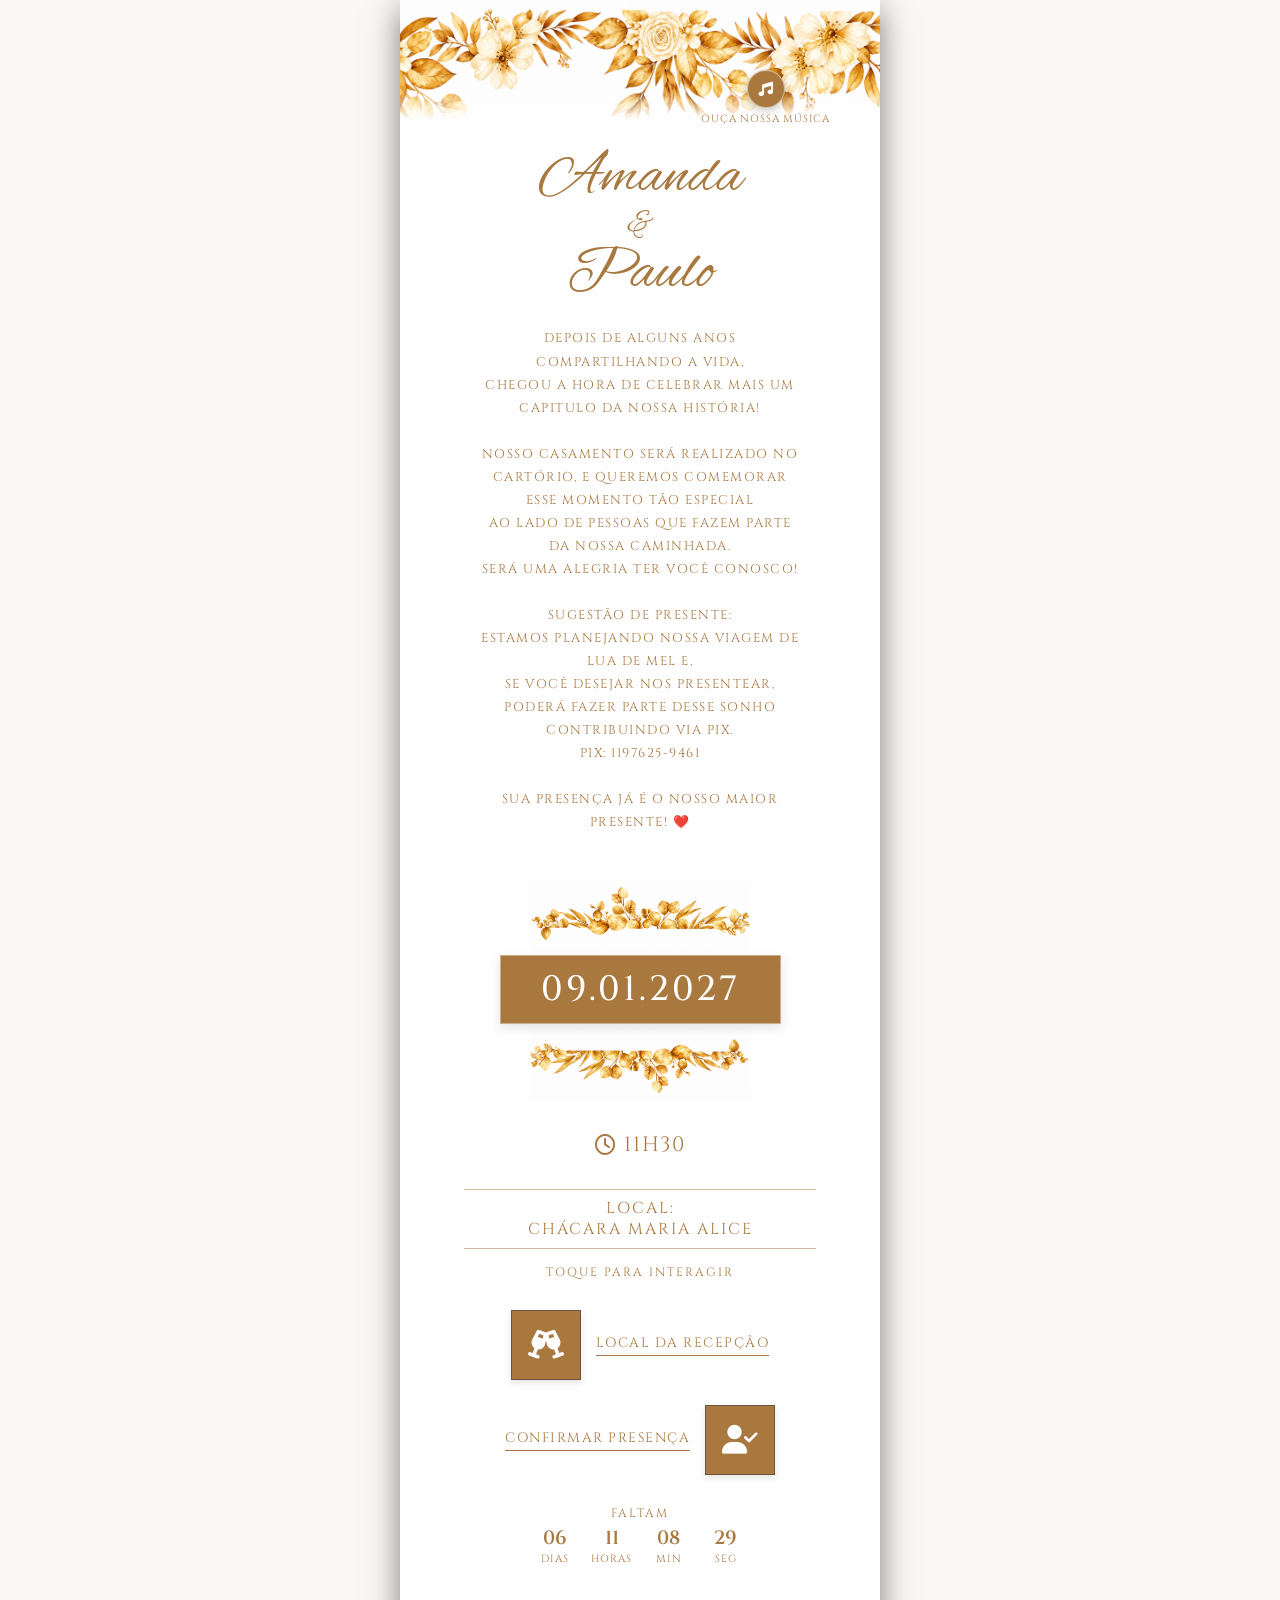
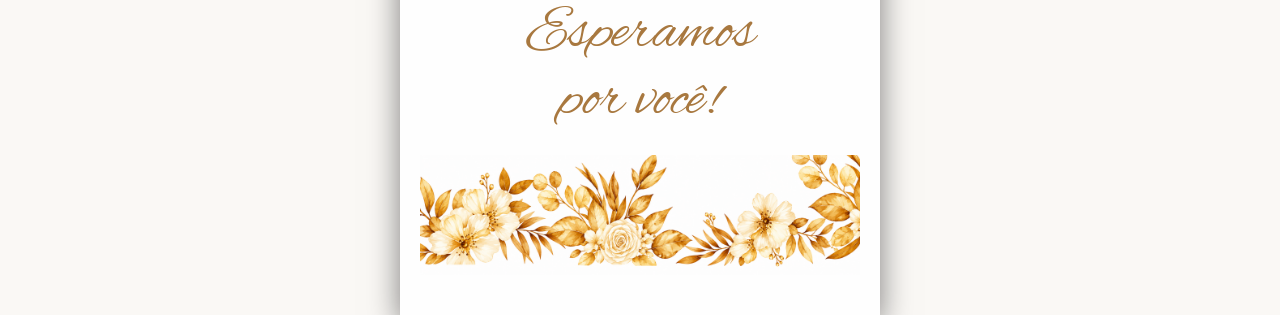
==== index.html @ fd062719 "Remove gift list button from index.html" ====
<!DOCTYPE html>
<html lang="pt-BR">
<head>
  <meta charset="UTF-8">
  <meta name="viewport" content="width=device-width, initial-scale=1.0">
  <title>Amanda e Paulo</title>
  
  <!-- Google Fonts -->
  <link rel="preconnect" href="https://fonts.googleapis.com">
  <link rel="preconnect" href="https://fonts.gstatic.com" crossorigin>
  <link href="https://fonts.googleapis.com/css2?family=Alex+Brush&family=Cinzel:wght@400;500;600&display=swap" rel="stylesheet">
  
  <!-- Ícones do App/Navegador -->
  <link href="imagens/icon.png" rel="shortcut icon"/>
  <link href="imagens/icon-192.png" rel="icon" sizes="192x192"/>
  <link href="imagens/icon-180.png" rel="apple-touch-icon" sizes="180x180"/>
  
  <!-- FontAwesome -->
  <link rel="stylesheet" href="https://cdnjs.cloudflare.com/ajax/libs/font-awesome/6.4.0/css/all.min.css">

  <!-- CSS Local -->
  <link rel="stylesheet" href="./style.css">
</head>
<body>
  <!-- Música de fundo -->
  <audio id="bg-music" loop src="audio/musica.mp3"></audio>
  
  <div class="card-container">

    <!-- FOTO DO TOPO (Floral Cima Ajustado) -->
    <div class="top-photo-wrapper">
      <img src="imagens/foto1.png" alt="Flores">
    </div>

    <!-- CONTEÚDO PRINCIPAL -->
    <div class="main-content">
      
      <!-- CONTAINER DOS NOMES COM A DECORAÇÃO -->
      <div class="names-container">
        <h1 class="couple-names">
          Amanda
          <span>&</span>
          Paulo
        </h1>
        <!-- Bloco de Música com Texto -->
        <div class="music-wrapper">
          <button id="music-btn" class="music-toggle-btn" aria-label="Tocar Música">
            <i class="fa-solid fa-music"></i>
          </button>
          <span class="music-label">Ouça nossa música</span>
        </div>
      </div>

      <!-- Texto da Saudação -->
      <p class="invitation-text">
        Depois de alguns anos compartilhando a vida, <br> 
        chegou a hora de celebrar mais um capitulo da nossa história! <br><br>
        Nosso casamento será realizado no cartório, e queremos comemorar esse momento tão especial <br>
        ao lado de pessoas que fazem parte da nossa caminhada. <br>
        Será uma alegria ter você conosco! <br><br>
        Sugestão de presente: <br>
        Estamos planejando nossa viagem de lua de mel e, <br>
        se você desejar nos presentear, <br> 
        poderá fazer parte desse sonho contribuindo via PIX.<br>
        PIX: 1197625-9461<br><br>
        Sua presença já é o nosso maior presente! ❤️
      </p>

      <!-- SEÇÃO DA DATA COM DECORAÇÕES -->
      <div class="date-wrapper">
        <img src="imagens/floral1.png" alt="Decoração Topo" class="date-deco date-deco-top">

        <!-- DATA EM DESTAQUE -->
        <div class="date-badge">
          09.01.2027
        </div>

        <img src="imagens/floral2.png" alt="Decoração Base" class="date-deco date-deco-bottom">
      </div>

      <!-- HORA -->
      <div class="time-text">
        <i class="far fa-clock"></i>
        <span>11H30</span>
      </div>
      
      <!-- LOCAL -->
      <div class="location-info">
        <div class="divider-line"></div>
        <p class="location-text">Local: <br>Chácara Maria Alice</p>
        <div class="divider-line"></div>
      </div>

      <!-- INSTRUÇÃO -->
      <p class="touch-instruction">Toque para interagir</p>

      <!-- BOTÕES INTERATIVOS -->
      <div class="interactive-buttons">

        <!-- Botão 2: Local da recepção -->
        <a href="https://digitalconvite.github.io/amandaepaulo/local-recepcao.html" rel="noopener noreferrer" class="btn-row">
          <div class="icon-square">
            <i class="fas fa-glass-cheers"></i>
          </div>
          <span class="btn-label">Local da recepção</span>
        </a>

        <!-- Botão 3: Confirmar Presença -->
        <div class="btn-row reverse" id="rsvpBtn">
          <div class="icon-square">
            <i class="fas fa-user-check"></i>
          </div>
          <span class="btn-label">Confirmar Presença</span>
        </div>

      </div>
      
      <!-- CONTAGEM REGRESSIVA -->
      <div class="countdown-container">
        <div class="countdown-title">FALTAM</div>
        <div class="countdown-timer" id="countdown">
          <div class="time-box">
            <span id="days">00</span>
            <small>dias</small>
          </div>
          <div class="time-box">
            <span id="hours">00</span>
            <small>horas</small>
          </div>
          <div class="time-box">
            <span id="minutes">00</span>
            <small>min</small>
          </div>
          <div class="time-box">
            <span id="seconds">00</span>
            <small>seg</small>
          </div>
        </div>
      </div>

      <div class="waiting-text">
        Esperamos<br>por você!
      </div>

      <!-- FOTO DA PARTE INFERIOR -->
      <div class="bottom-section">
        <div class="bottom-photo-wrapper">
          <img src="imagens/foto-final.png" alt="flores douradas">
        </div>
      </div>

    </div>

  </div>

  <!-- MODAL RSVP -->
  <div id="rsvpModal" class="modal">
    <div class="modal-content">
      <h3>Confirmação de Presença</h3>
      <form id="rsvpForm">
        
        <div class="form-group">
          <label for="nome">Seu Nome Completo:</label>
          <input type="text" id="nome" placeholder="Digite seu nome completo" required>
        </div>

        <div class="form-group">
          <label for="presencaRecepcao">Recepção / Festa:</label>
          <select id="presencaRecepcao" required>
            <option value="Sim, estarei presente na Recepção">Sim, estarei presente na Recepção</option>
            <option value="Não poderei ir à Recepção">Não poderei ir à Recepção</option>
          </select>
        </div>

        <div class="form-group">
          <label for="acompanhantes">Nomes dos acompanhantes:</label>
          <input type="number" id="acompanhantes" placeholder="0" min="0" value="0">
        </div>

        <button type="submit" class="modal-btn">Enviar via WhatsApp</button>
        <button type="button" class="modal-btn btn-cancel" id="closeRsvpBtn">Fechar</button>
      </form>
    </div>
  </div>

  <!-- JavaScript Local -->
  <script src="./script.js"></script>
</body>
</html>
---- style.css ----
:root {
  --bg-color: #fefefe;
  --primary-color: #A8783F;
  --text-gold: #A8783F;
  --text-dark: #6E533F;
  --font-cursive: 'Alex Brush', cursive;
  --font-serif: 'Cinzel', serif;
}

* {
  box-sizing: border-box;
  margin: 0;
  padding: 0;
}

html, body {
  width: 100%;
  min-height: 100vh;
  background-color: #faf8f5;
  font-family: var(--font-serif);
  overflow-x: hidden;
  display: flex;
  justify-content: center;
  align-items: flex-start;
}

/* Container do Convite */
.card-container {
  width: 100%;
  max-width: 480px;
  background-color: var(--bg-color);
  position: relative;
  display: flex;
  flex-direction: column;
  align-items: center;
  text-align: center;
  box-shadow: 0 10px 30px rgba(0,0,0,0.5);
  min-height: 100vh;
}

/* Foto do Topo (Floral Cima - Ocupa 100% da Largura) */
.top-photo-wrapper {
  width: 100%;
  height: 120px;
  position: relative;
  overflow: hidden;
}

.top-photo-wrapper img {
  width: 100%;
  height: 100%;
  object-fit: cover;
  object-position: center top;
}

.top-photo-wrapper::after {
  content: '';
  position: absolute;
  bottom: 0;
  left: 0;
  width: 100%;
  height: 30px;
  background: linear-gradient(to bottom, rgba(250,248,245,0) 0%, var(--bg-color) 100%);
}

/* Conteúdo Central */
.main-content {
  padding: 20px 20px 40px;
  width: 100%;
  display: flex;
  flex-direction: column;
  align-items: center;
}

.names-container {
  position: relative;
  display: flex;
  justify-content: center;
  align-items: center;
  width: 50%;
  margin: 5px 0 20px;
}

.names-container .couple-names {
  margin: 0;
}

.couple-names {
  font-family: var(--font-cursive);
  font-size: 3.8rem;
  color: var(--primary-color);
  line-height: 1.1;
  margin: 10px 0 20px;
  font-weight: normal;
}

.couple-names span {
  display: block;
  font-size: 2.2rem;
  margin: -5px 0;
}

.versiculo-biblico {
  font-size: 0.6rem;
  color: var(--text-gold);
  letter-spacing: 1.5px;
  line-height: 1.8;
  max-width: 320px;
  text-transform: uppercase;
  margin-bottom: 25px;
}

.invitation-text {
  font-size: 0.8rem;
  color: var(--text-gold);
  letter-spacing: 1.5px;
  line-height: 1.8;
  max-width: 320px;
  text-transform: uppercase;
  margin-bottom: 25px;
}

.information-extra {
  font-size: 0.8rem;
  color: var(--text-gold);
  letter-spacing: 1.5px;
  line-height: 1.8;
  max-width: 320px;
  text-transform: uppercase;
  margin-bottom: 25px;
}

.location-info {
  width: 100%;
  margin-bottom: 15px;
}

.divider-line {
  width: 80%;
  height: 1px;
  background-color: var(--text-gold);
  opacity: 0.5;
  margin: 0 auto;
}

.location-text {
  font-size: 0.99rem;
  color: var(--text-gold);
  letter-spacing: 2px;
  padding: 8px 0;
  text-transform: uppercase;
}

/* Horário do Evento */
.time-text {
  display: flex;
  align-items: center;
  justify-content: center;
  gap: 6px;
  font-size: 1.3rem;
  color: var(--text-gold);
  letter-spacing: 1.5px;
  margin-bottom: 30px;
}

.time-text i,
.time-text span {
  color: var(--text-gold);
}

.date-wrapper {
  display: flex;
  flex-direction: column;
  align-items: center;
  justify-content: center;
  width: 100%;
  margin: 20px 0 30px;
}

.date-wrapper .date-badge {
  margin: 1px 0;
}

.date-badge {
  background-color: var(--primary-color);
  color: #FFFFFF;
  font-size: 2.2rem;
  font-weight: 500;
  padding: 10px 40px;
  letter-spacing: 3px;
  border: 1px solid rgba(255,255,255,0.4);
  box-shadow: 0 4px 10px rgba(0,0,0,0.1);
  position: relative;
}

.date-deco {
  width: 220px;
  height: auto;
  object-fit: contain;
  pointer-events: none;
}

.date-deco-top {
  margin-bottom: 2px;
}

.date-deco-bottom {
  margin-top: 2px;
}

.touch-instruction {
  font-size: 0.75rem;
  color: var(--text-gold);
  letter-spacing: 2px;
  text-transform: uppercase;
  margin-bottom: 30px;
}

.interactive-buttons {
  width: 100%;
  display: flex;
  flex-direction: column;
  gap: 25px;
  margin-bottom: 40px;
}

.btn-row {
  display: flex;
  align-items: center;
  justify-content: center;
  gap: 15px;
  text-decoration: none;
  cursor: pointer;
  transition: transform 0.2s ease;
}

.btn-row.reverse {
  flex-direction: row-reverse;
}

.btn-row:hover {
  transform: scale(1.03);
}

.icon-square {
  width: 70px;
  height: 70px;
  background-color: var(--primary-color);
  border: 1px solid var(--text-dark);
  display: flex;
  align-items: center;
  justify-content: center;
  color: #FFFFFF;
  font-size: 1.8rem;
  box-shadow: 0 3px 6px rgba(0,0,0,0.1);
}

.btn-label {
  font-size: 0.85rem;
  color: var(--text-gold);
  letter-spacing: 1.5px;
  text-transform: uppercase;
  position: relative;
  padding-bottom: 4px;
}

.btn-label::after {
  content: '';
  position: absolute;
  bottom: 0;
  left: 0;
  width: 100%;
  height: 1px;
  background-color: var(--text-gold);
}

/* Foto Rodapé (Floral Baixo - Ocupa 100% da Largura) */
.bottom-section {
  width: 100%;
  position: relative;
}

.bottom-photo-wrapper {
  width: 100%;
  height: 120px;
  position: relative;
}

.bottom-photo-wrapper img {
  width: 100%;
  height: 100%;
  object-fit: cover;
  object-position: center bottom;
}

.waiting-text {
  font-family: var(--font-cursive);
  font-size: 3.8rem;
  color: var(--primary-color);
  line-height: 1.1;
  margin: 10px 0 20px;
  font-weight: normal;
}

.waiting-text span {
  display: block;
  font-size: 2.2rem;
  margin: -5px 0;
}

/* Container de Música acima/direita dos nomes */
.music-wrapper {
  position: absolute;
  right: -80px;
  top: -75px;
  display: flex;
  flex-direction: column;
  align-items: center;
  z-index: 10;
}

.music-toggle-btn {
  width: 38px;
  height: 38px;
  border-radius: 50%;
  background-color: var(--primary-color);
  color: #ffffff;
  border: 1px solid rgba(255, 255, 255, 0.5);
  box-shadow: 0 3px 8px rgba(0, 0, 0, 0.2);
  cursor: pointer;
  display: flex;
  align-items: center;
  justify-content: center;
  font-size: 0.9rem;
  transition: transform 0.2s ease, background-color 0.2s ease;
}

.music-toggle-btn:hover {
  transform: scale(1.1);
}

.music-toggle-btn.playing {
  animation: pulse 2s infinite;
}

.music-label {
  font-size: 0.65rem;
  color: var(--text-gold);
  letter-spacing: 0.8px;
  text-transform: uppercase;
  margin-top: 4px;
  white-space: nowrap;
  font-family: var(--font-serif);
}

@keyframes pulse {
  0% { box-shadow: 0 0 0 0 rgba(168, 120, 63, 0.7); }
  70% { box-shadow: 0 0 0 10px rgba(168, 120, 63, 0); }
  100% { box-shadow: 0 0 0 0 rgba(168, 120, 63, 0); }
}

/* Estilos da Contagem Regressiva */
.countdown-container {
  display: flex;
  flex-direction: column;
  align-items: center;
  margin: -10px 0 25px;
}

.countdown-title {
  font-size: 0.75rem;
  color: var(--text-gold);
  letter-spacing: 2px;
  margin-bottom: 8px;
  font-family: var(--font-serif);
}

.countdown-timer {
  display: flex;
  gap: 12px;
}

.time-box {
  display: flex;
  flex-direction: column;
  align-items: center;
  min-width: 45px;
}

.time-box span {
  font-size: 1.2rem;
  font-weight: 600;
  color: var(--primary-color);
  font-family: var(--font-serif);
  line-height: 1;
}

.time-box small {
  font-size: 0.65rem;
  color: var(--text-gold);
  text-transform: uppercase;
  letter-spacing: 1px;
  margin-top: 4px;
}

/* ESTILOS DO MODAL RSVP (Garante que começa oculto) */
.modal {
  display: none;
  position: fixed;
  top: 0;
  left: 0;
  width: 100%;
  height: 100%;
  background-color: rgba(0, 0, 0, 0.6);
  z-index: 1000;
  justify-content: center;
  align-items: center;
  padding: 20px;
}

.modal-content {
  background-color: var(--bg-color);
  padding: 30px 20px;
  border-radius: 8px;
  max-width: 400px;
  width: 100%;
  box-shadow: 0 5px 15px rgba(0,0,0,0.3);
  text-align: center;
}

.modal-content h3 {
  color: var(--primary-color);
  font-size: 1.4rem;
  margin-bottom: 20px;
}

.form-group {
  margin-bottom: 15px;
  text-align: left;
}

.form-group label {
  display: block;
  font-size: 0.75rem;
  color: var(--text-gold);
  margin-bottom: 5px;
  text-transform: uppercase;
  letter-spacing: 1px;
}

.form-group input,
.form-group select {
  width: 100%;
  padding: 10px;
  border: 1px solid var(--primary-color);
  background-color: #fff;
  color: var(--text-dark);
  font-family: var(--font-serif);
  font-size: 0.85rem;
}

.modal-btn {
  width: 100%;
  padding: 12px;
  background-color: var(--primary-color);
  color: #fff;
  border: none;
  cursor: pointer;
  font-family: var(--font-serif);
  font-size: 0.85rem;
  letter-spacing: 1px;
  text-transform: uppercase;
  margin-top: 10px;
}

.modal-btn.btn-cancel {
  background-color: transparent;
  color: var(--text-dark);
  border: 1px solid var(--text-dark);
}
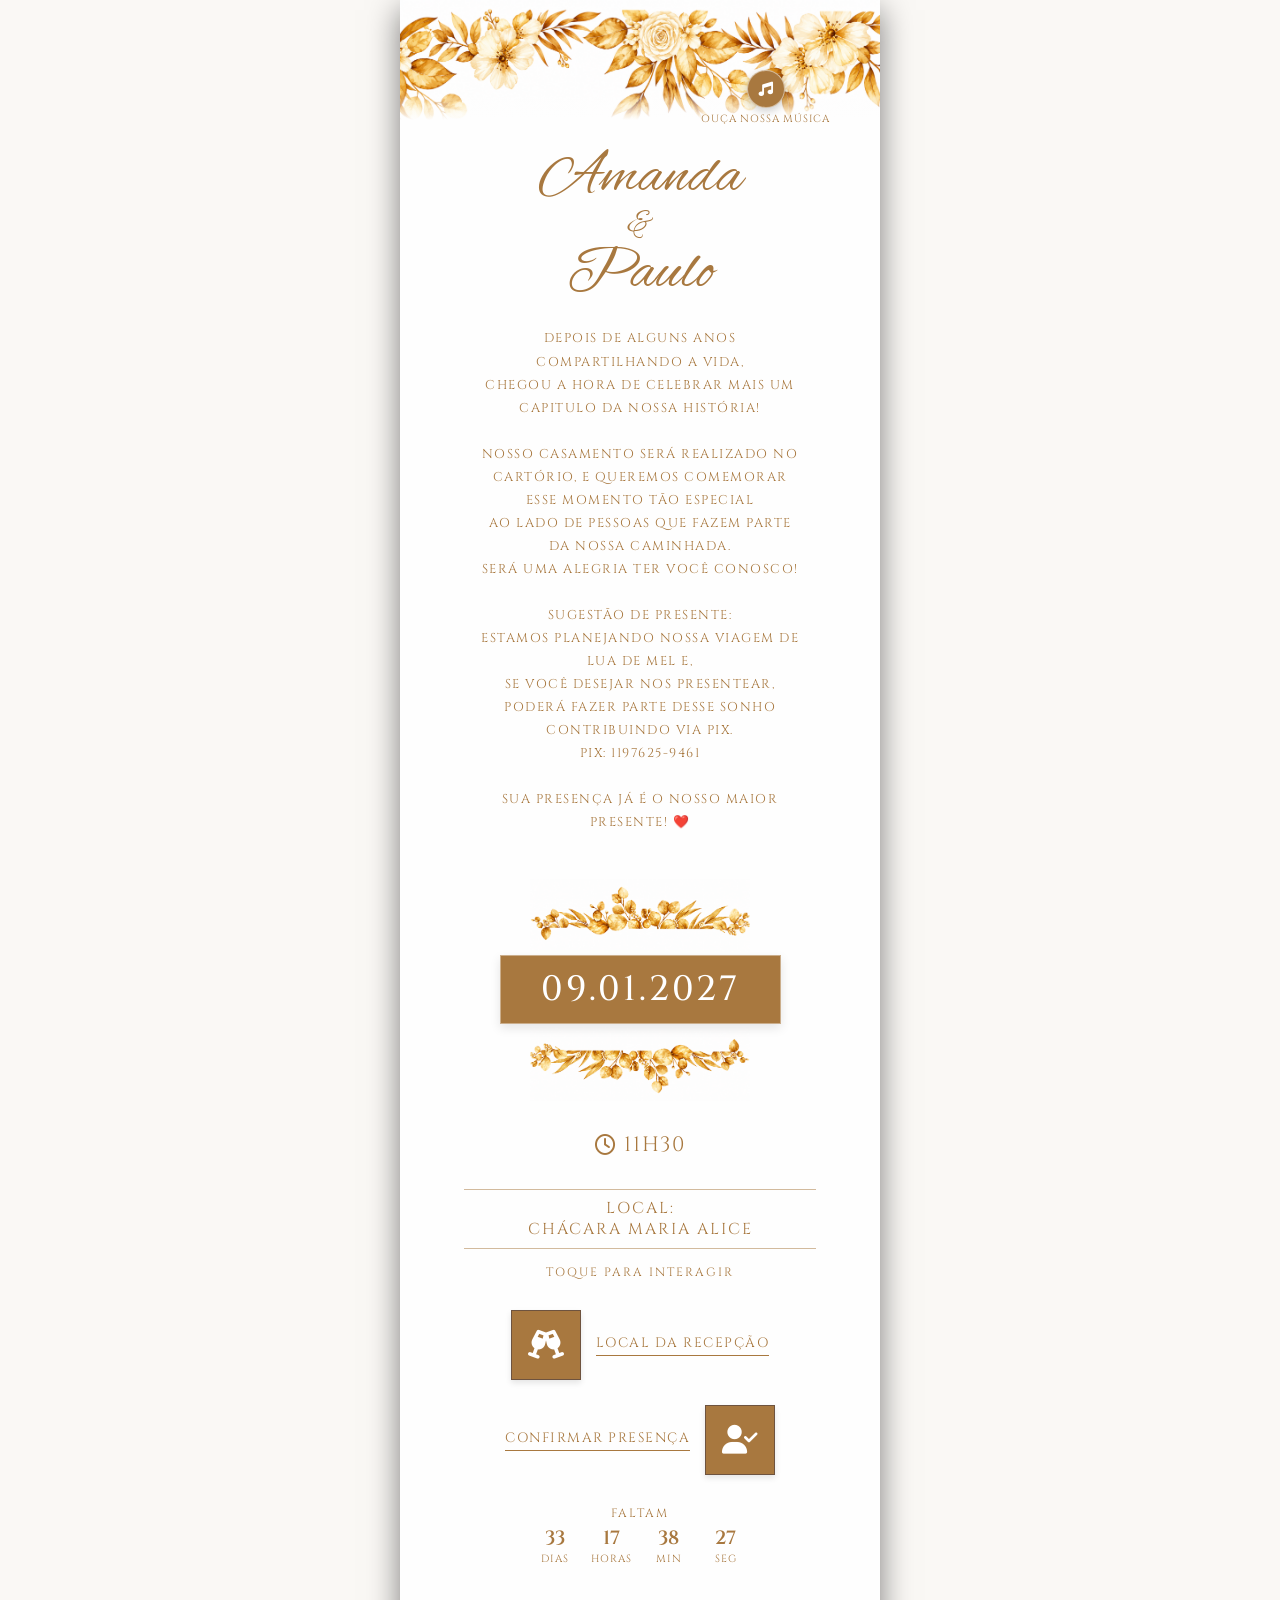
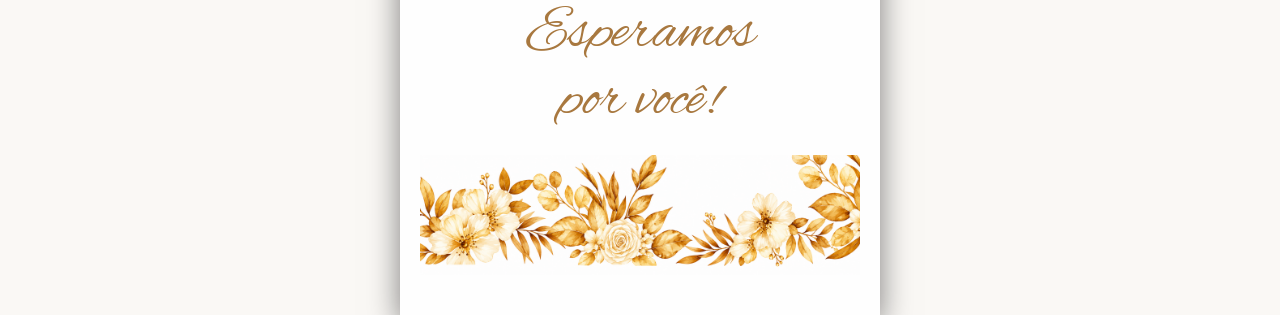
==== commit 13841aa9: "Change input type for acompanhantes from number to text" ====
--- a/index.html
+++ b/index.html
@@ -174,7 +174,7 @@
 
         <div class="form-group">
           <label for="acompanhantes">Nomes dos acompanhantes:</label>
-          <input type="number" id="acompanhantes" placeholder="0" min="0" value="0">
+          <input type="text" id="acompanhantes" placeholder="Digite os nomes dos acompanhantes">
         </div>
 
         <button type="submit" class="modal-btn">Enviar via WhatsApp</button>
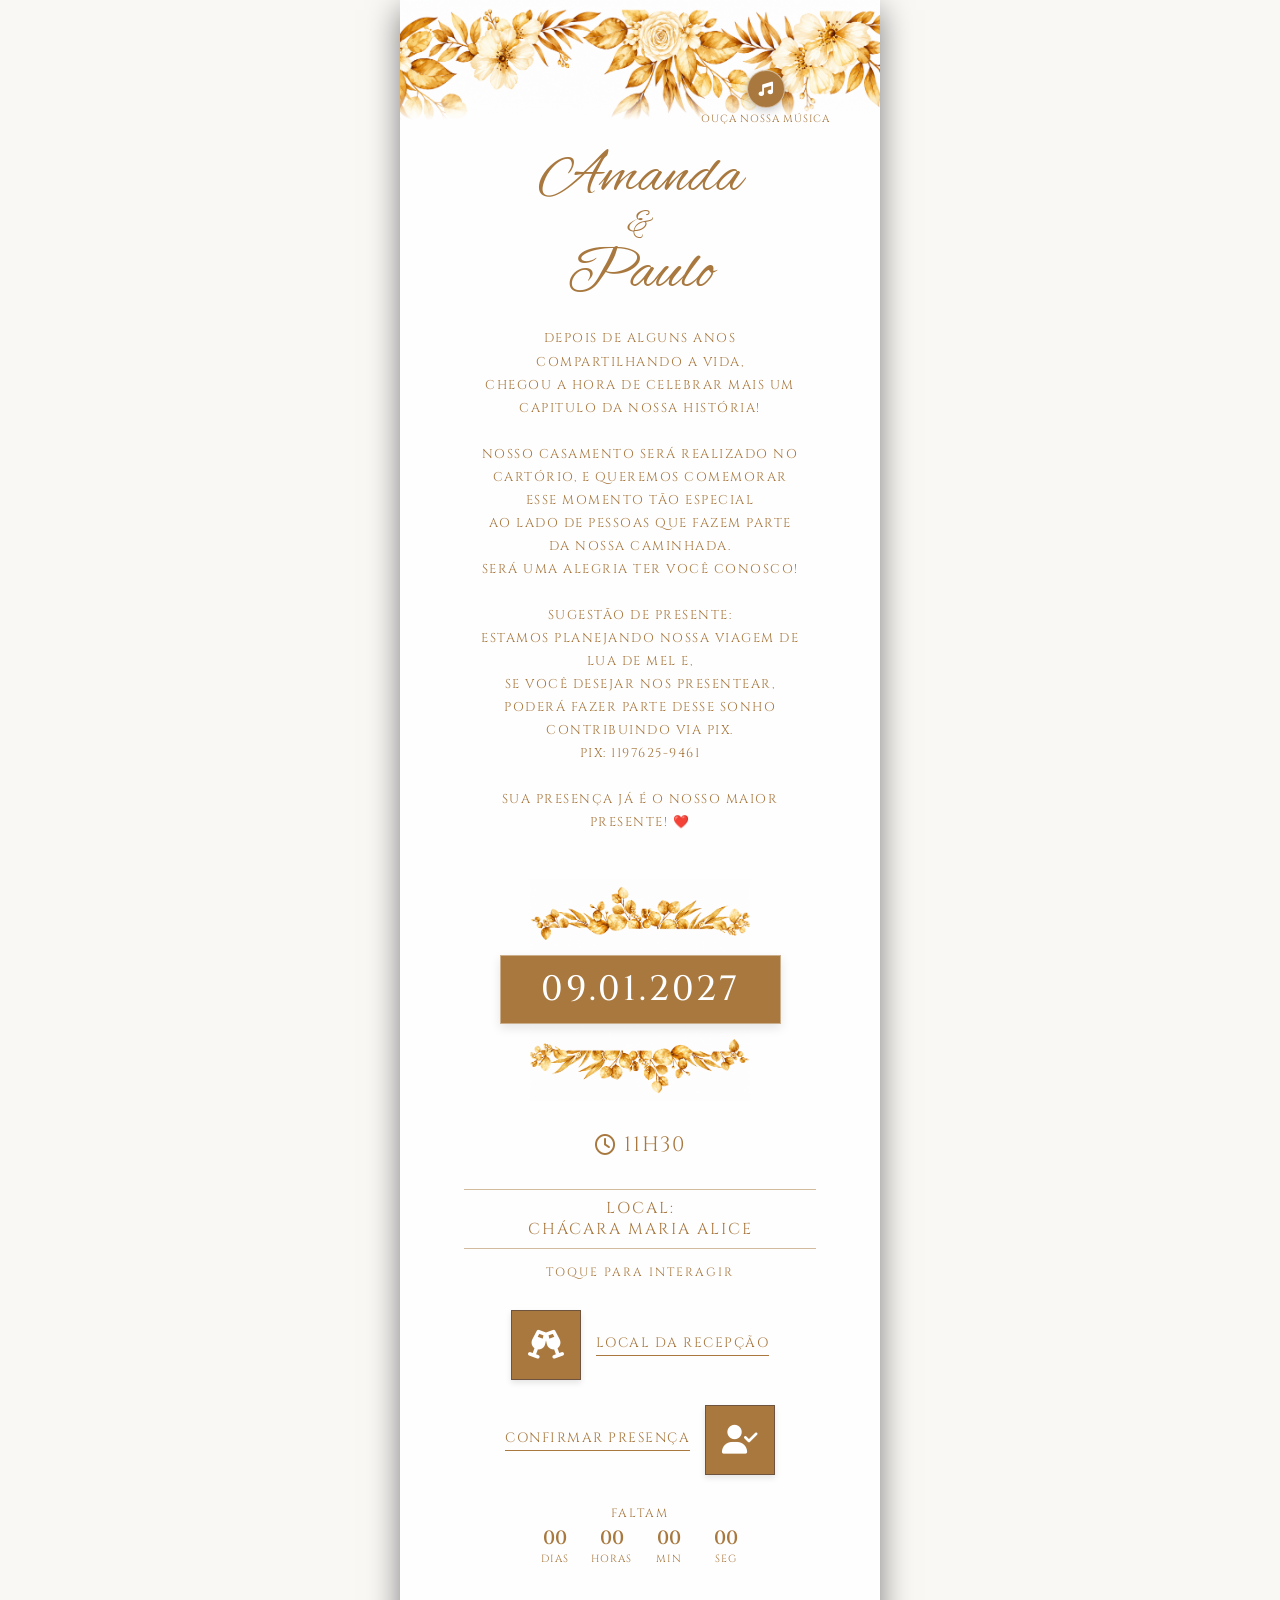
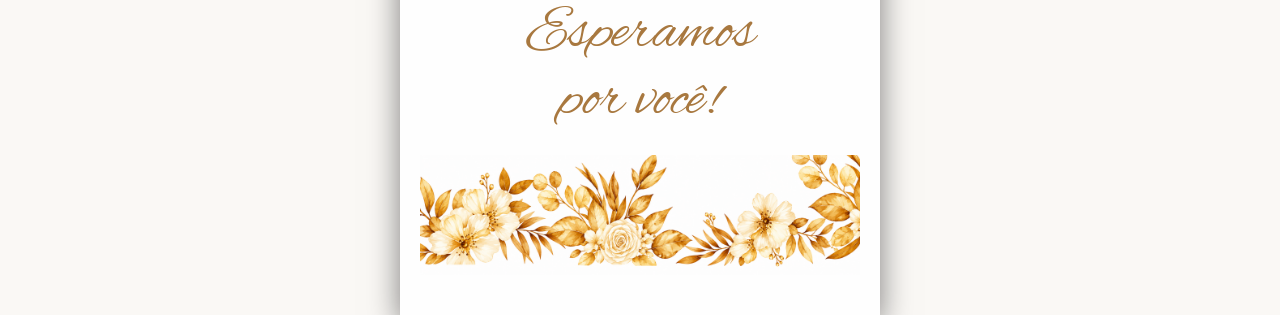
==== commit bea82c46: "Update index.html" ====
--- a/index.html
+++ b/index.html
@@ -167,8 +167,8 @@
         <div class="form-group">
           <label for="presencaRecepcao">Recepção / Festa:</label>
           <select id="presencaRecepcao" required>
-            <option value="Sim, estarei presente na Recepção">Sim, estarei presente na Recepção</option>
-            <option value="Não poderei ir à Recepção">Não poderei ir à Recepção</option>
+            <option value="Sim, estarei presente!">Sim, estarei presente!</option>
+            <option value="Não poderei ir">Não poderei ir</option>
           </select>
         </div>
 
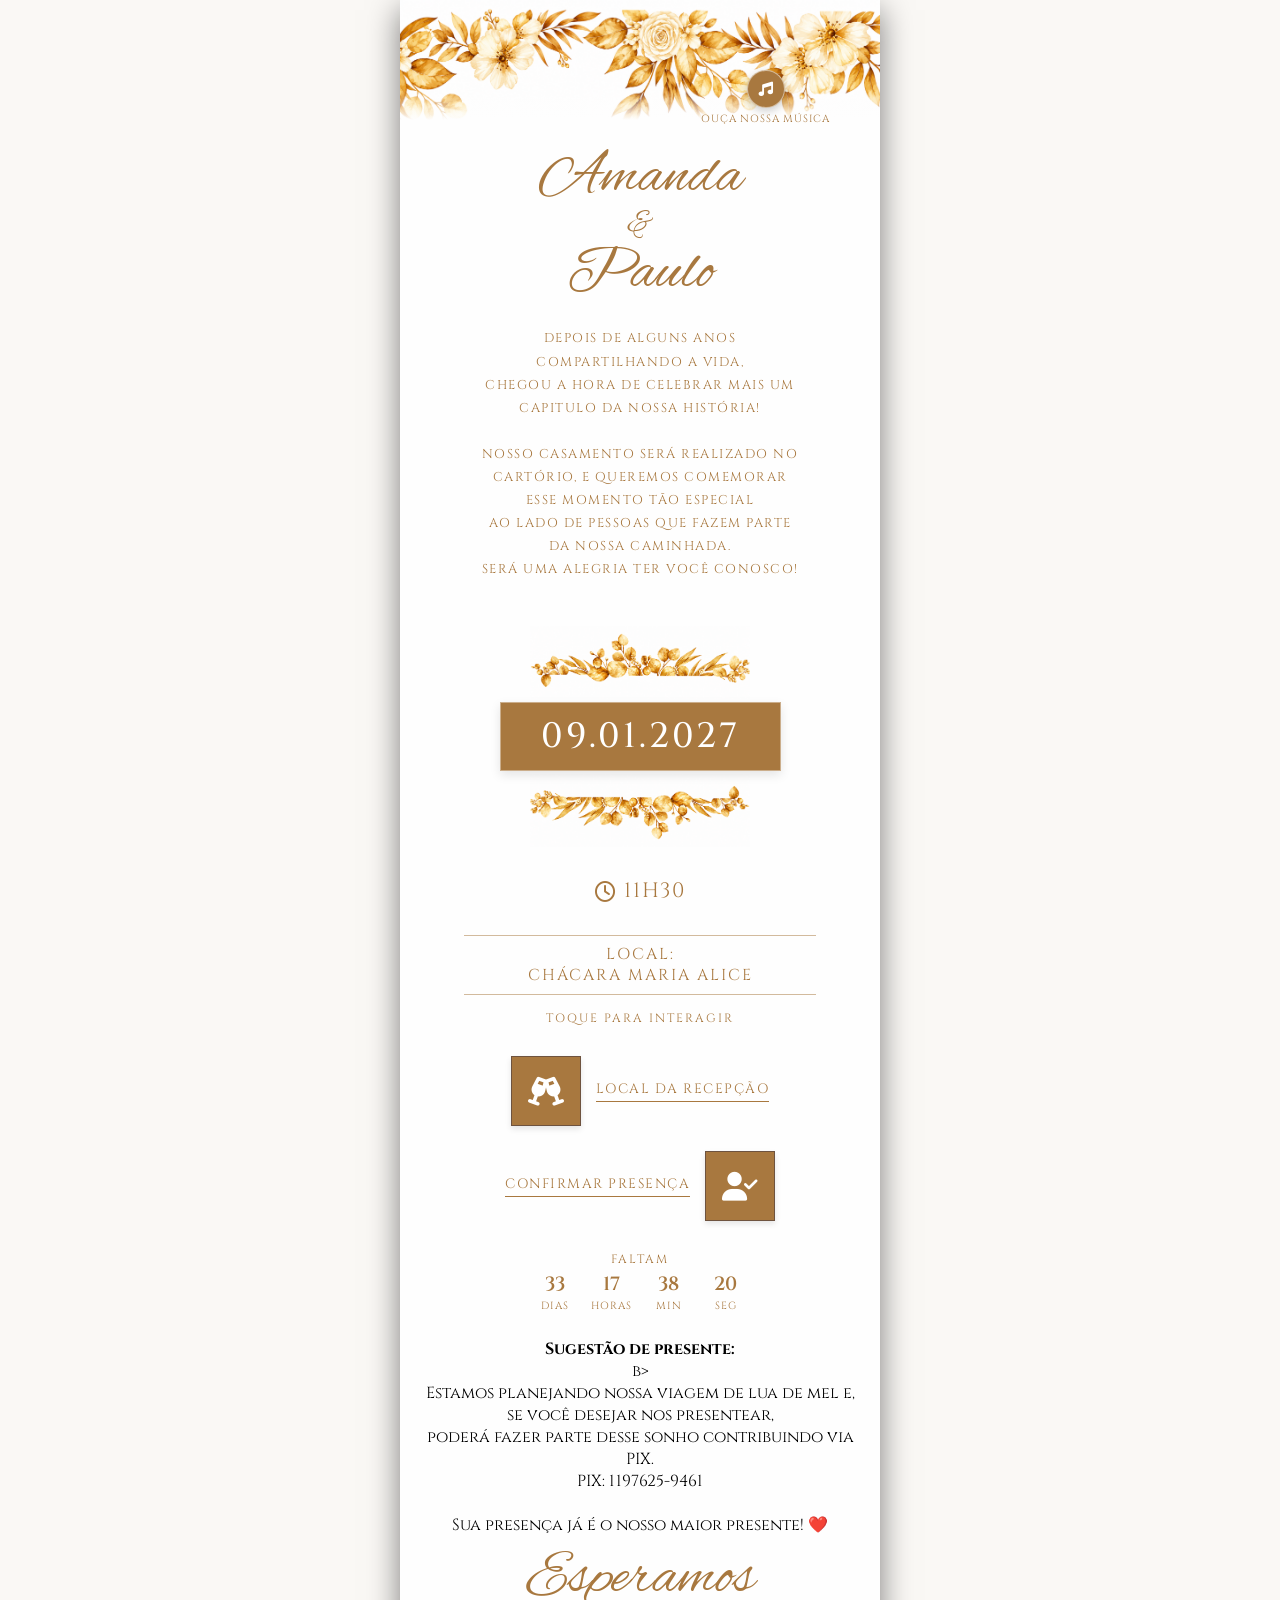
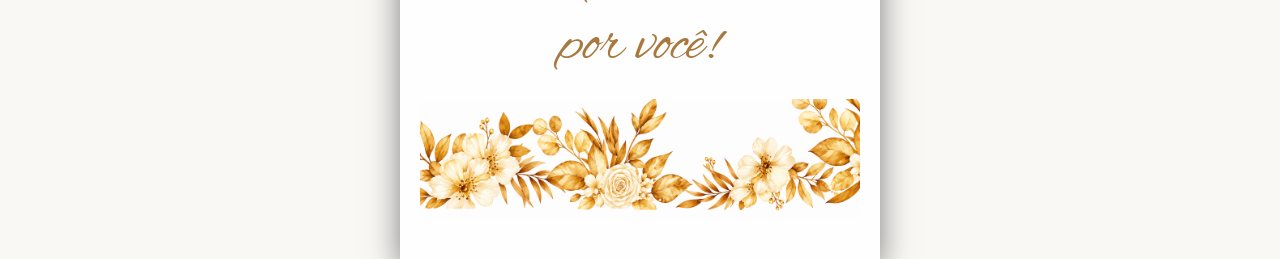
==== commit 4c42911a: "Update index.html" ====
--- a/index.html
+++ b/index.html
@@ -57,13 +57,7 @@
         chegou a hora de celebrar mais um capitulo da nossa história! <br><br>
         Nosso casamento será realizado no cartório, e queremos comemorar esse momento tão especial <br>
         ao lado de pessoas que fazem parte da nossa caminhada. <br>
-        Será uma alegria ter você conosco! <br><br>
-        Sugestão de presente: <br>
-        Estamos planejando nossa viagem de lua de mel e, <br>
-        se você desejar nos presentear, <br> 
-        poderá fazer parte desse sonho contribuindo via PIX.<br>
-        PIX: 1197625-9461<br><br>
-        Sua presença já é o nosso maior presente! ❤️
+        Será uma alegria ter você conosco!
       </p>
 
       <!-- SEÇÃO DA DATA COM DECORAÇÕES -->
@@ -138,6 +132,13 @@
         </div>
       </div>
 
+      <b>Sugestão de presente: </b>b><br>
+        Estamos planejando nossa viagem de lua de mel e, <br>
+        se você desejar nos presentear, <br> 
+        poderá fazer parte desse sonho contribuindo via PIX.<br>
+        PIX: 1197625-9461<br><br>
+        Sua presença já é o nosso maior presente! ❤️
+
       <div class="waiting-text">
         Esperamos<br>por você!
       </div>
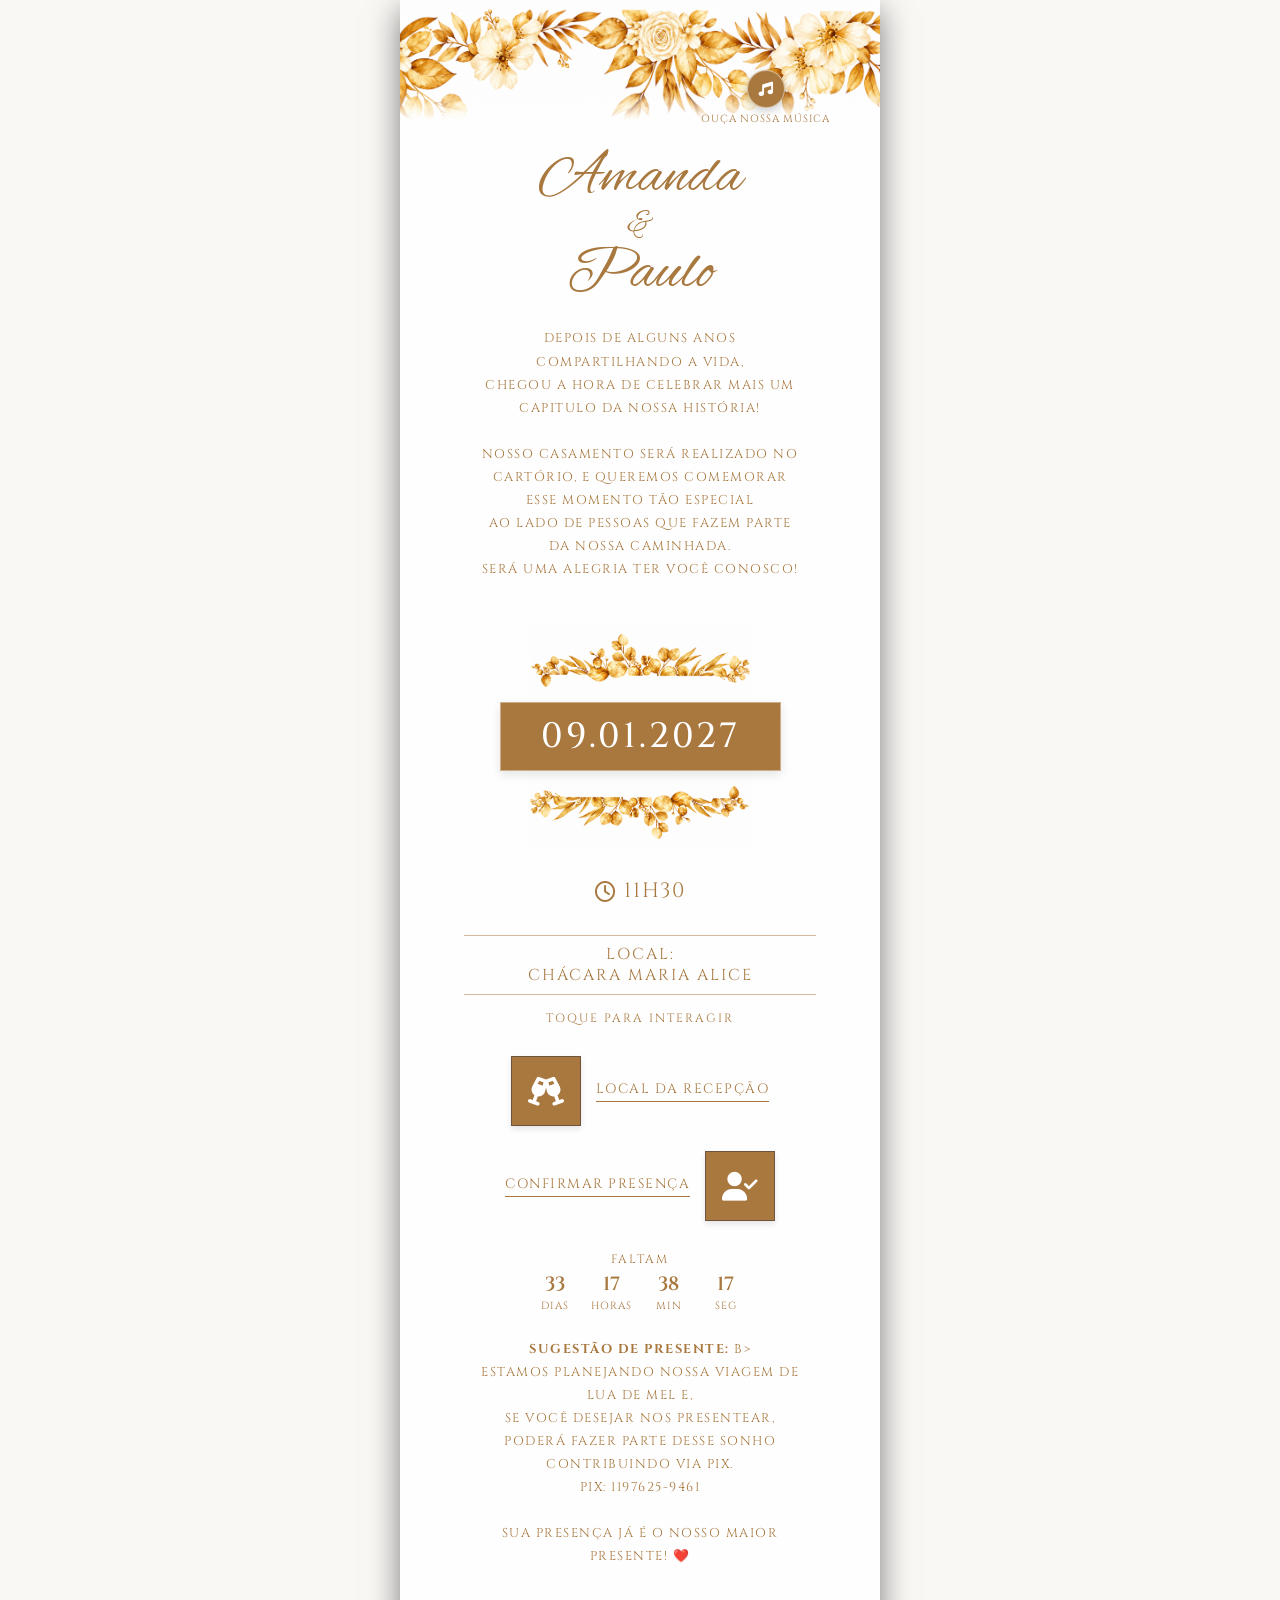
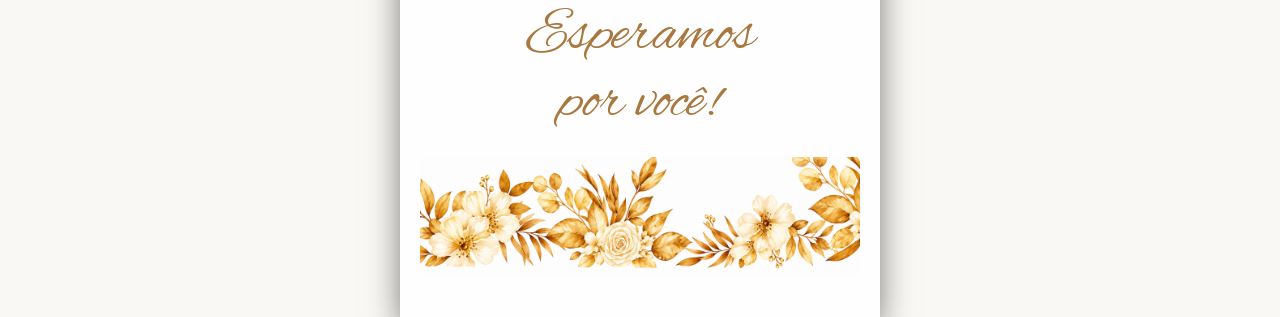
==== commit 1d4f748a: "Update index.html" ====
--- a/index.html
+++ b/index.html
@@ -131,13 +131,14 @@
           </div>
         </div>
       </div>
-
+      <p class="information-extra">
       <b>Sugestão de presente: </b>b><br>
         Estamos planejando nossa viagem de lua de mel e, <br>
         se você desejar nos presentear, <br> 
         poderá fazer parte desse sonho contribuindo via PIX.<br>
         PIX: 1197625-9461<br><br>
         Sua presença já é o nosso maior presente! ❤️
+      </p>
 
       <div class="waiting-text">
         Esperamos<br>por você!
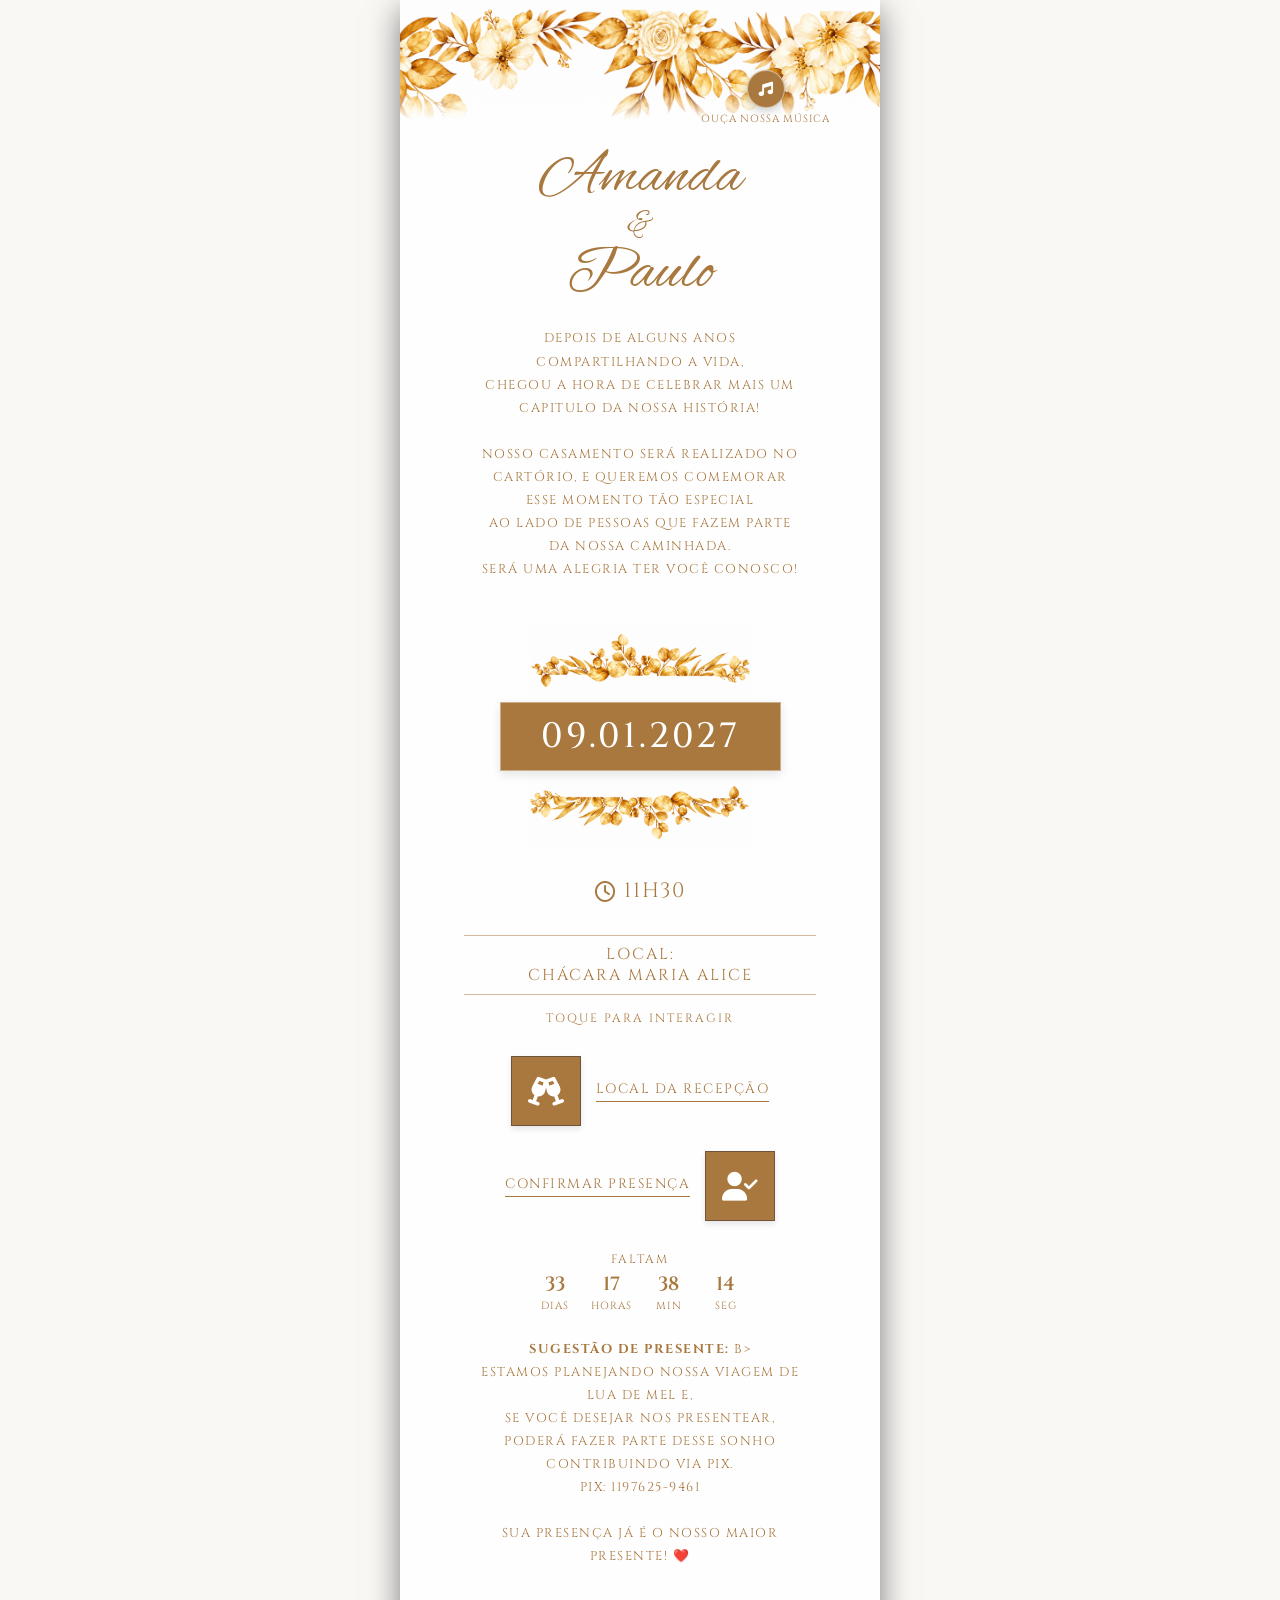
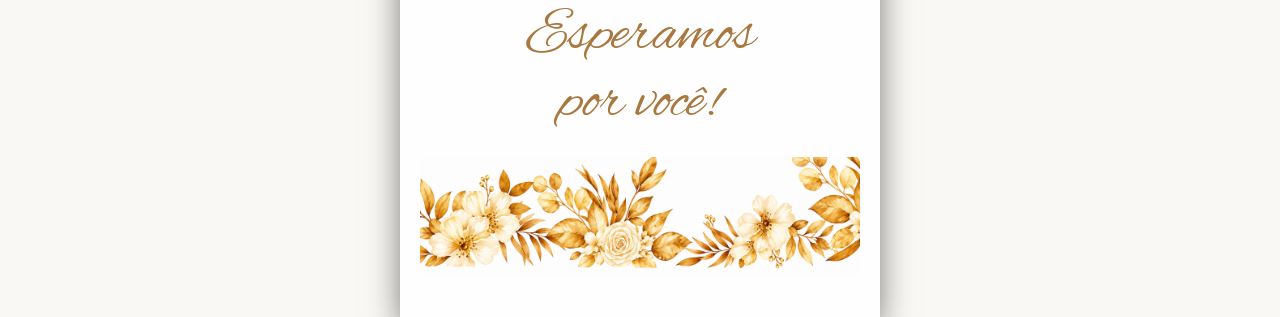
==== commit 3c299e2a: "Replace paragraph with a div for extra information" ====
--- a/index.html
+++ b/index.html
@@ -131,14 +131,15 @@
           </div>
         </div>
       </div>
-      <p class="information-extra">
+      
+      <div class="information-extra">
       <b>Sugestão de presente: </b>b><br>
         Estamos planejando nossa viagem de lua de mel e, <br>
         se você desejar nos presentear, <br> 
         poderá fazer parte desse sonho contribuindo via PIX.<br>
         PIX: 1197625-9461<br><br>
         Sua presença já é o nosso maior presente! ❤️
-      </p>
+      </div>
 
       <div class="waiting-text">
         Esperamos<br>por você!
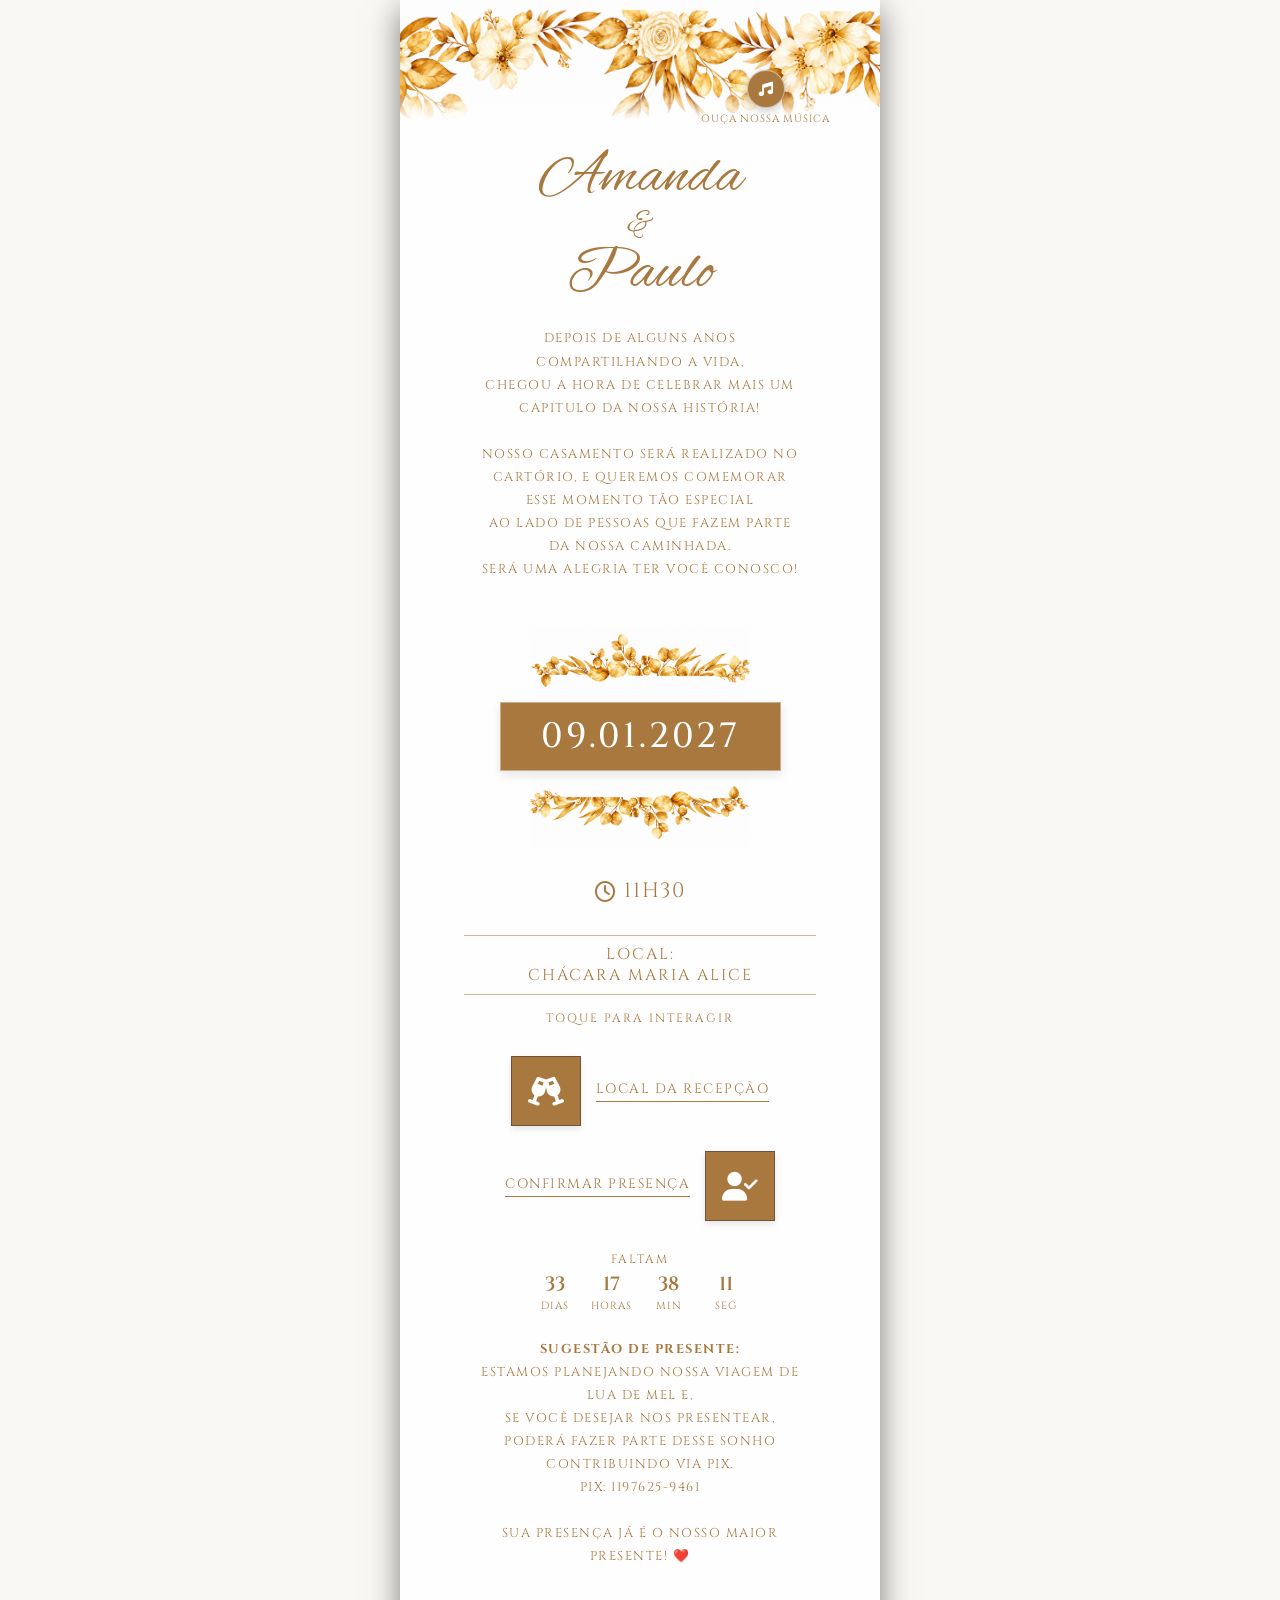
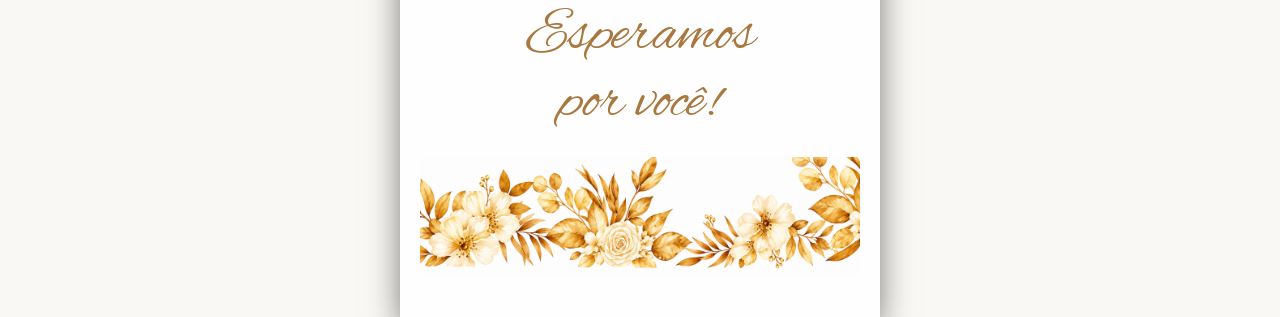
==== commit 25a3a535: "Fix HTML tag for gift suggestion line" ====
--- a/index.html
+++ b/index.html
@@ -133,7 +133,7 @@
       </div>
       
       <div class="information-extra">
-      <b>Sugestão de presente: </b>b><br>
+      <b>Sugestão de presente: </b><br>
         Estamos planejando nossa viagem de lua de mel e, <br>
         se você desejar nos presentear, <br> 
         poderá fazer parte desse sonho contribuindo via PIX.<br>
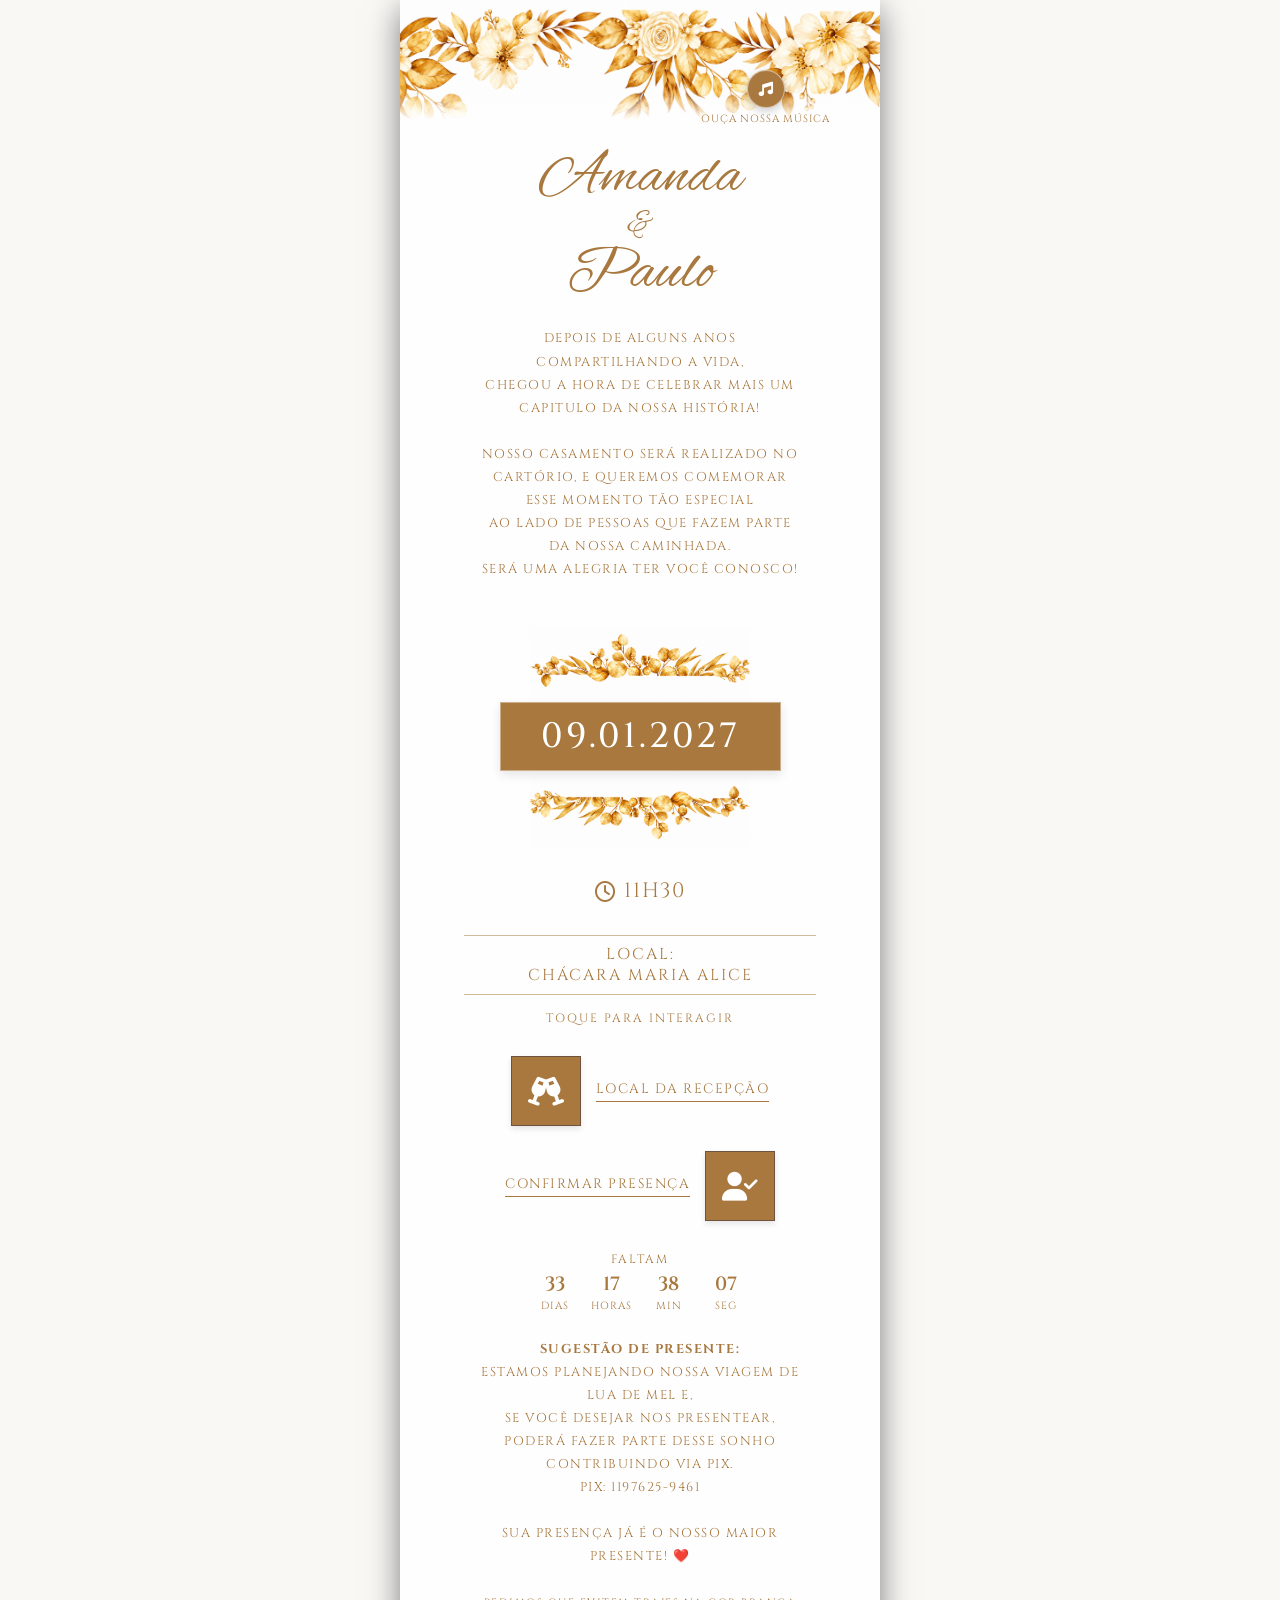
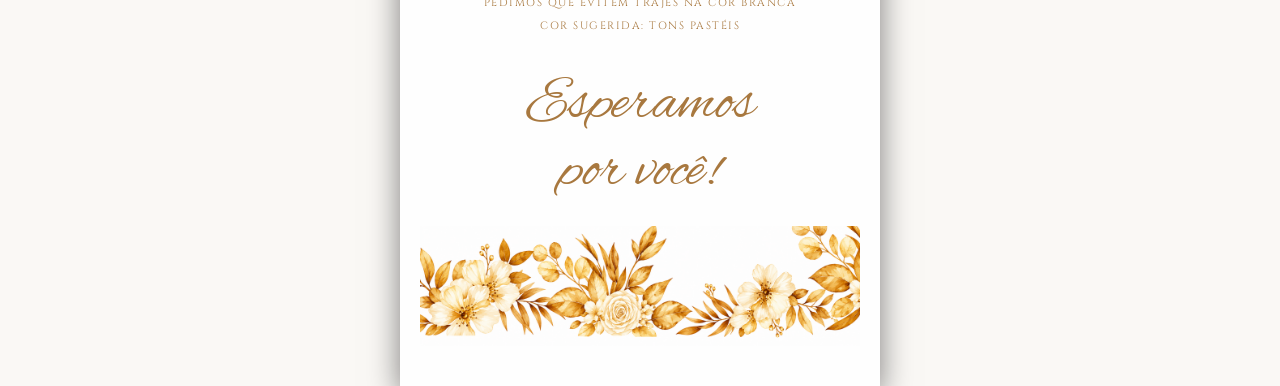
==== commit 3d68639b: "Add additional details to wedding invitation" ====
--- a/index.html
+++ b/index.html
@@ -138,7 +138,9 @@
         se você desejar nos presentear, <br> 
         poderá fazer parte desse sonho contribuindo via PIX.<br>
         PIX: 1197625-9461<br><br>
-        Sua presença já é o nosso maior presente! ❤️
+        Sua presença já é o nosso maior presente! ❤️ <br><br>
+        <small>Pedimos que evitem trajes na cor branca<br>
+        Cor sugerida: tons pastéis</small>
       </div>
 
       <div class="waiting-text">
